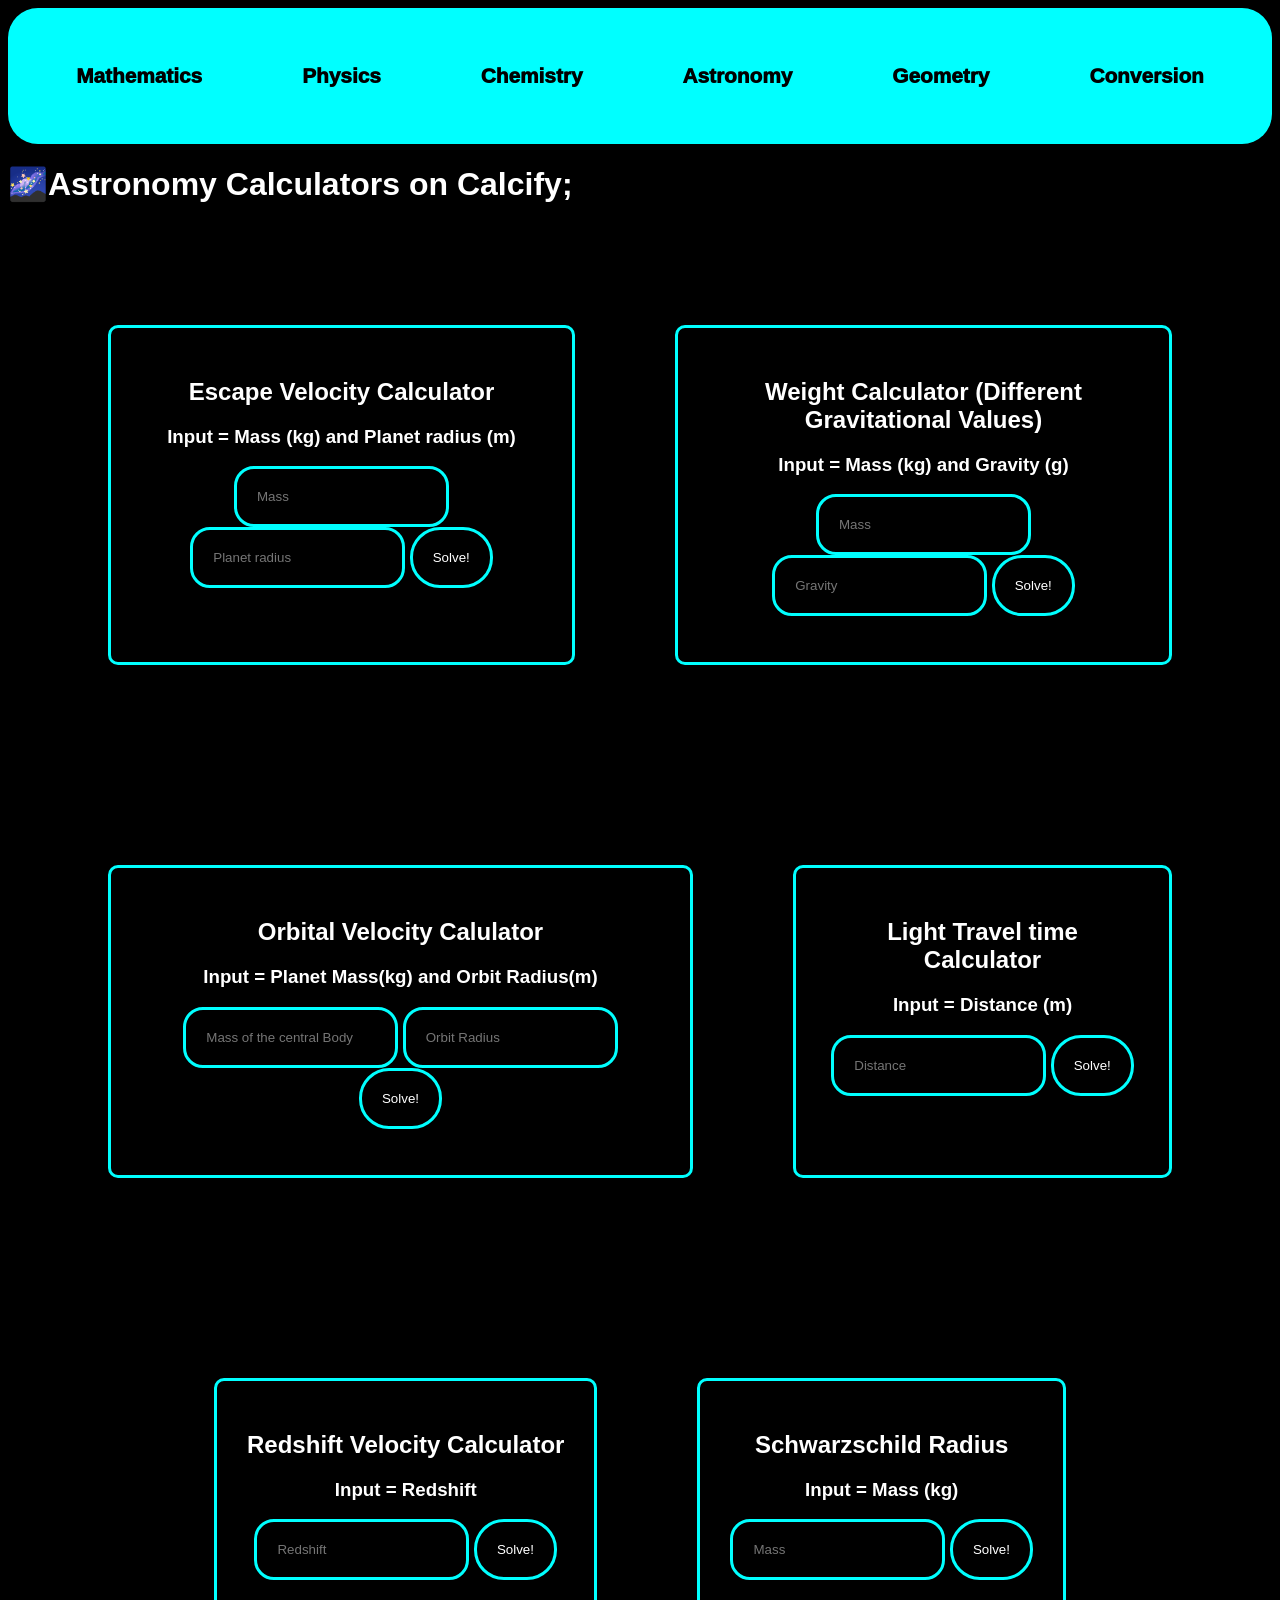
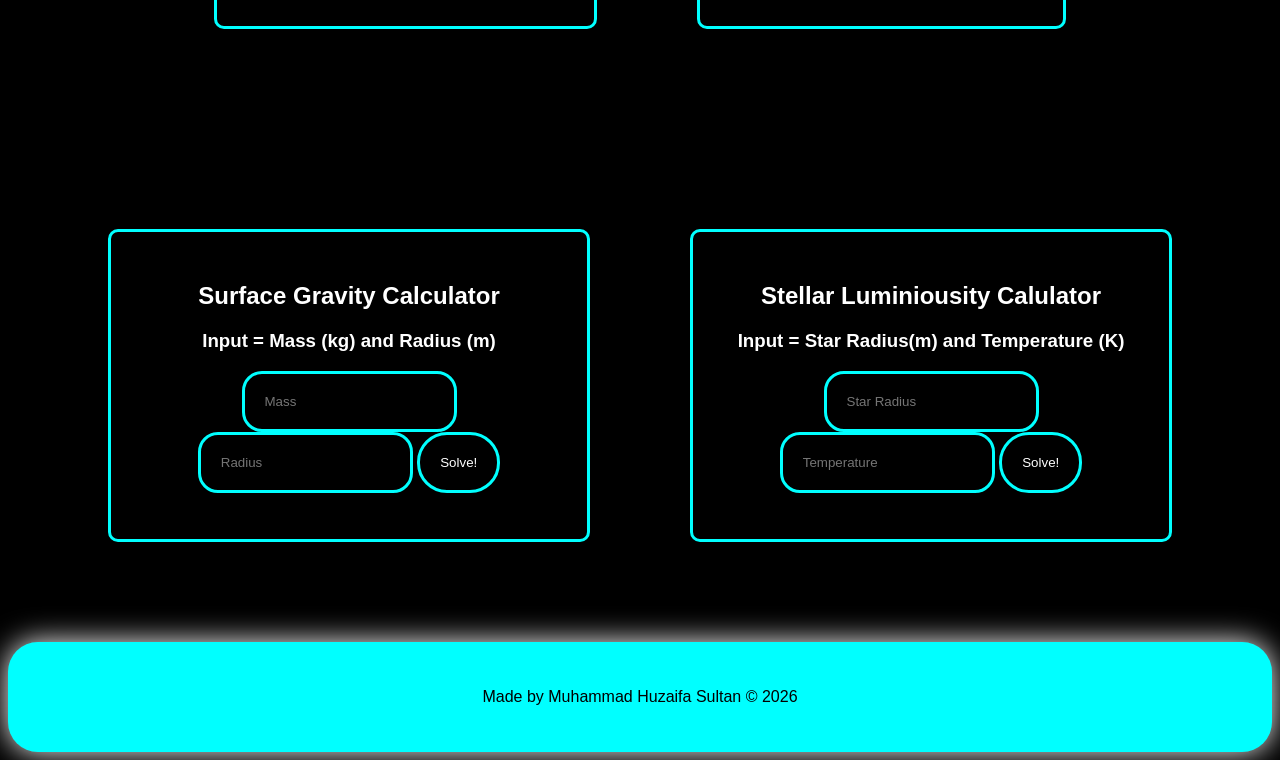
==== astro.html @ 8770f053 "Added my website through Add a File aisi ki taisi" ====
<!DOCTYPE html>
<html lang="en">
<head>
    <meta charset="UTF-8">
    <meta name="viewport" content="width=device-width, initial-scale=1.0">
    <title>Astronomy Calculators; Available on Calcify; </title>
        <link rel="stylesheet" href="all.css">
</head>
<body>
    <nav>
        <ul>
            <li><a href="math.html">Mathematics</a></li>
            <li><a href="phy.html">Physics</a></li>
            <li><a href="chem.html">Chemistry</a></li>
            <li><a href="astro.html">Astronomy</a></li>
            <li><a href="geo.html">Geometry</a></li>
            <li><a href="conversion.html">Conversion</a></li>
        </ul>
    </nav>
    <h1>🌌Astronomy Calculators on Calcify;</h1>
    <section>
        <div>
            <h1>Escape Velocity Calculator</h1>
            <h3>Input = Mass (kg) and Planet radius (m)</h3>
            <input type="number" placeholder="Mass" id="massEscV">
            <input type="number" placeholder="Planet radius" id="radEscV">
            <button id="buttonEscV" title="Check!">Solve!</button>
            <p id="containerEscV"></p>
        </div>
        <div>
            <h1>Weight Calculator (Different Gravitational Values)</h1>
            <h3>Input = Mass (kg) and Gravity (g)</h3>
            <input type="number" placeholder="Mass" id="massWeight">
            <input type="number" placeholder="Gravity" id="gravityWeight">
            <button id="buttonWeight" title="Check!">Solve!</button>
            <p id="containerWeight"></p>
        </div>
    </section>
    <section>
        <div>
            <h1>Orbital Velocity Calulator</h1>
            <h3>Input = Planet Mass(kg) and Orbit Radius(m) </h3>
            <input type="number" placeholder="Mass of the central Body" id="massOrbV">
            <input type="number" placeholder="Orbit Radius" id="radOrbV">
            <button id="buttonOrbV" title="Check!">Solve!</button>
            <p id="containerOrbV"></p>
        </div>
        <div>
            <h1>Light Travel time Calculator</h1>
            <h3>Input = Distance (m)</h3>
            <input type="number" placeholder="Distance" id="distanceLTime">
            <button id="buttonLTime" title="Solve!">Solve!</button>
            <p id="containerLTime"></p>
        </div>
    </section>
    <section>
        <div>
            <h1>Redshift Velocity Calculator</h1>
            <h3>Input = Redshift </h3>
            <input type="number" placeholder="Redshift" id="redshiftRVelocity">
            <button id="buttonRVelocity">Solve!</button>
            <p id="containerRVelocity"></p>
        </div>
        <div>
            <h1>Schwarzschild Radius</h1>
            <h3>Input = Mass (kg)</h3>
            <input type="number" placeholder="Mass" id="massSchRad">
            <button id="buttonSchRad">Solve!</button>
            <p id="containerSchRad"></p>
        </div>
    </section>
    <section>
        <div>
            <h1>Surface Gravity Calculator</h1>
            <h3>Input = Mass (kg) and Radius (m)</h3>
            <input type="number" placeholder="Mass" id="massSurfGrav">
            <input type="number" placeholder="Radius" id="radSurfGrav">
            <button id="buttonSurfGrav">Solve!</button>
            <p id="containerSurfGrav"></p>
        </div>
        <div>
            <h1>Stellar Luminiousity Calulator</h1>
            <h3>Input = Star Radius(m) and Temperature (K)</h3>
            <input type="number" placeholder="Star Radius" id="starRadLum">
            <input type="number" placeholder="Temperature" id="tempLum">
            <button id="buttonLum">Solve! </button>
            <p id="conatainerLum"></p>
        </div>
    </section>
    <footer>
        <p>Made by Muhammad Huzaifa Sultan &copy; 2026</p>
    </footer>
    <script src="astro.js"></script>
</body>
</html>
---- all.css ----
body{
    color:white;
    background-color: black;
    font-family: 'Gill Sans', 'Gill Sans MT', Calibri, 'Trebuchet MS', sans-serif;
}
nav{
    padding: 20px;
    border-radius: 30px;
    color: black;
    background-color: aqua;
}
nav ul{
    padding: 20px;
    display: flex;
    justify-content: center;
    list-style: none;
    gap: 100px;
}
nav ul li a{
    color: black;
    text-decoration: none;
    font-weight:1000;
    font-size:1.3rem;
}
nav:hover{
    box-shadow: 0 0 50px red;
    transition: all 0.5s ease;
}
nav ul li a:hover{
    text-decoration:dotted;
    color:red;
    transition:all 0.5s ease;
}
section{
    padding: 100px;
    display: flex;
    justify-content: center;
    gap: 100px;
}
div{
    border: 3px solid aqua;
    border-radius: 10px;
    padding: 30px;
    text-align: center;
}
div:hover{
    transition: all 0.5s ease;
    box-shadow: 0 0 30px red;
}
button{
    padding: 20px;
    background-color: black;
    color:white;
    border:3px solid aqua;
    border-radius: 30px;
}
button a{
    color: white;
    text-decoration: none;
    font-weight:1000;
    font-size:1.3rem;
}
button:hover{
    background-color: aqua;
    box-shadow: 0 0 20px red;
    transition:all 0.5s ease;
}
button a:hover{
    color:black;
     transition:all 0.5s ease;
}
input{
    padding: 20px;
    color:white;
    background-color: black;
    border: 3px solid aqua;
    border-radius:20px
}
footer{
    border-radius: 30px;
    background-color: aqua;
    padding: 30px;
    text-align: center;
    color:black;
    box-shadow: 0 0 30px white;
    
}
@media (max-width: 768px) {

    nav ul {
        flex-wrap: wrap;
        gap: 20px;
        padding: 10px;
    }

    section {
        flex-direction: column;
        gap: 30px;
        padding: 20px;
    }

    div {
        width: 100%;
        box-sizing: border-box;
    }

    input {
        width: 100%;
        box-sizing: border-box;
    }
}
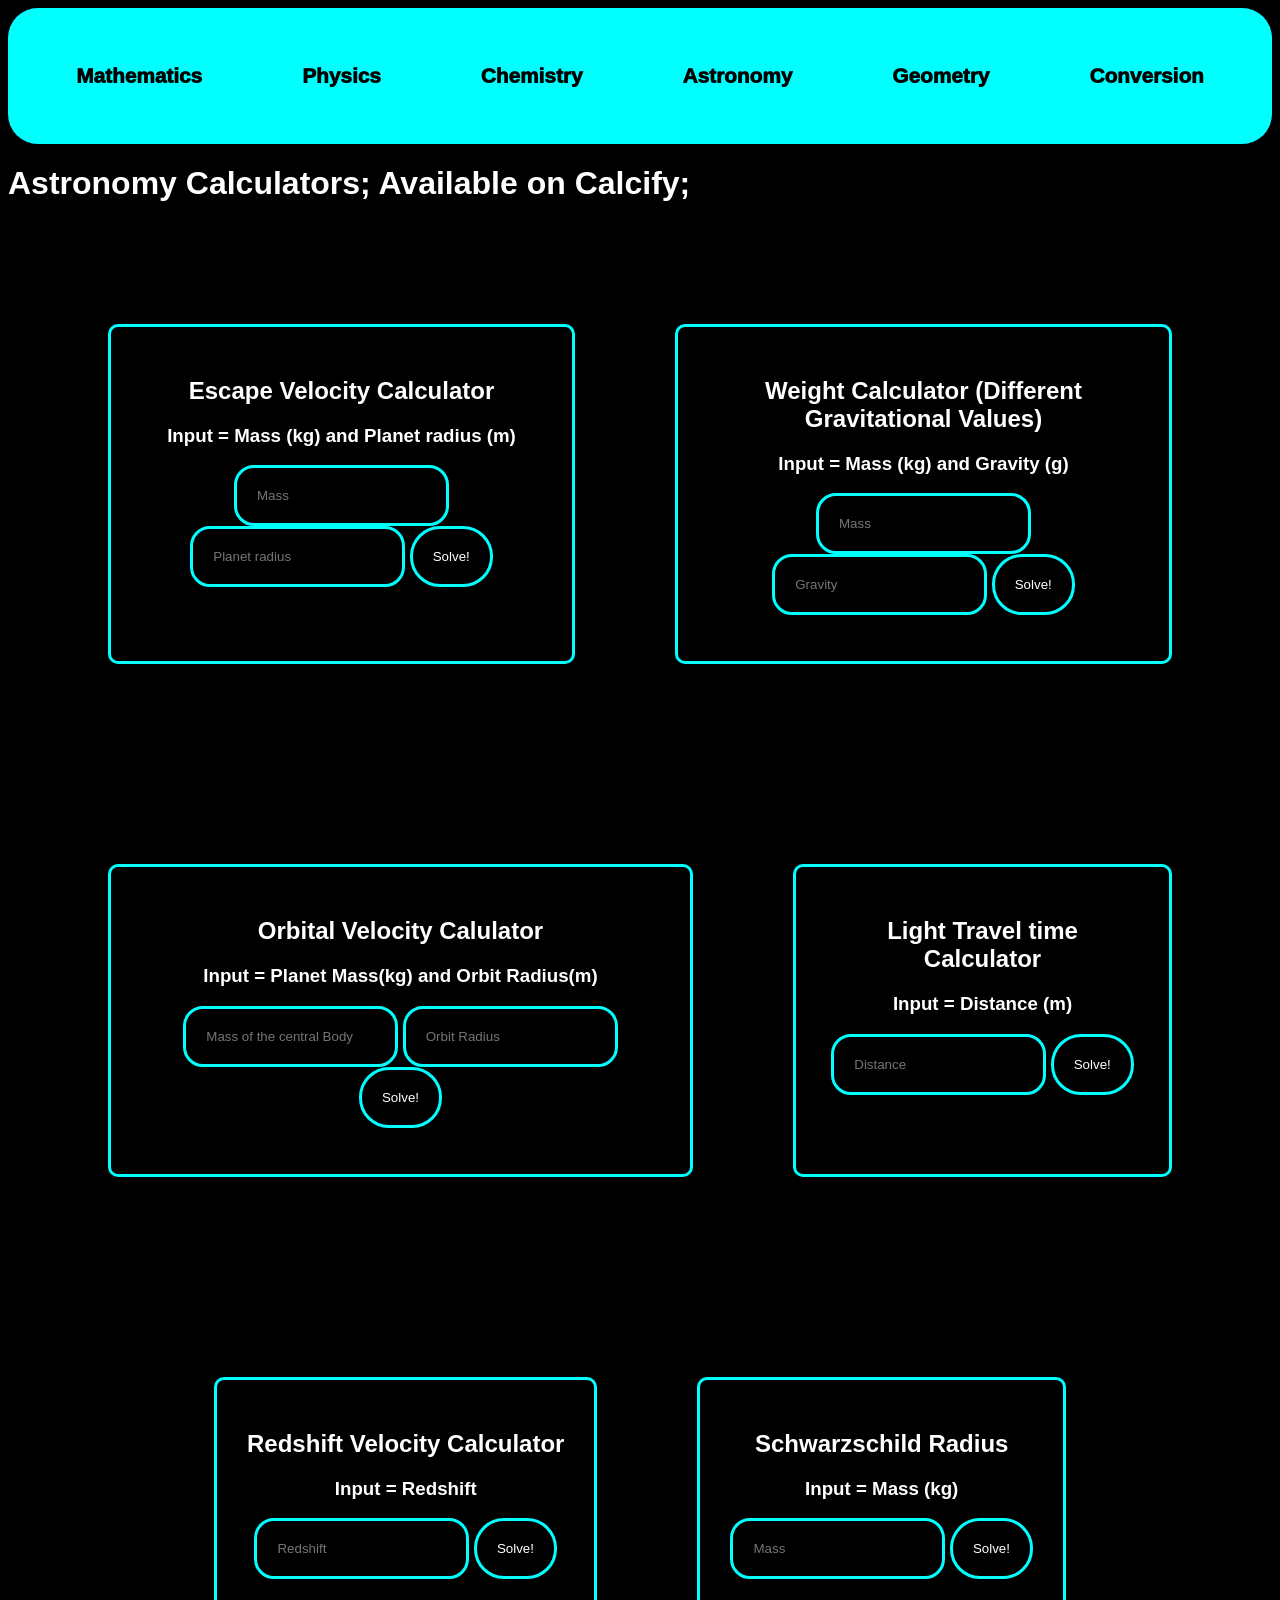
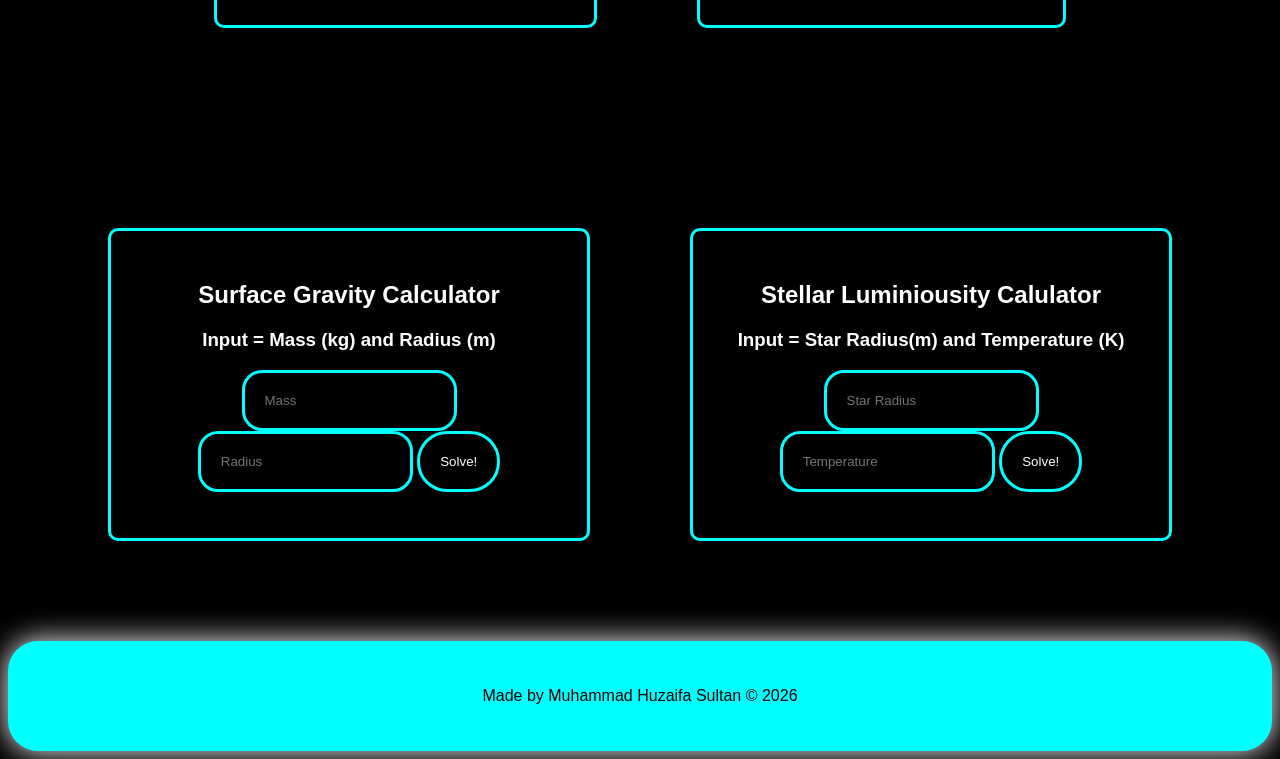
==== commit 42c744a7: "Update astro.html" ====
--- a/astro.html
+++ b/astro.html
@@ -3,7 +3,7 @@
 <head>
     <meta charset="UTF-8">
     <meta name="viewport" content="width=device-width, initial-scale=1.0">
-    <title>Astronomy Calculators; Available on Calcify; </title>
+    <title>Advanced Astronomy & Astrophysics Physics Calculators </title>
         <link rel="stylesheet" href="all.css">
 </head>
 <body>
@@ -17,7 +17,7 @@
             <li><a href="conversion.html">Conversion</a></li>
         </ul>
     </nav>
-    <h1>🌌Astronomy Calculators on Calcify;</h1>
+    <h1>Astronomy Calculators; Available on Calcify;</h1>
     <section>
         <div>
             <h1>Escape Velocity Calculator</h1>
@@ -92,4 +92,4 @@
     </footer>
     <script src="astro.js"></script>
 </body>
-</html>+</html>
